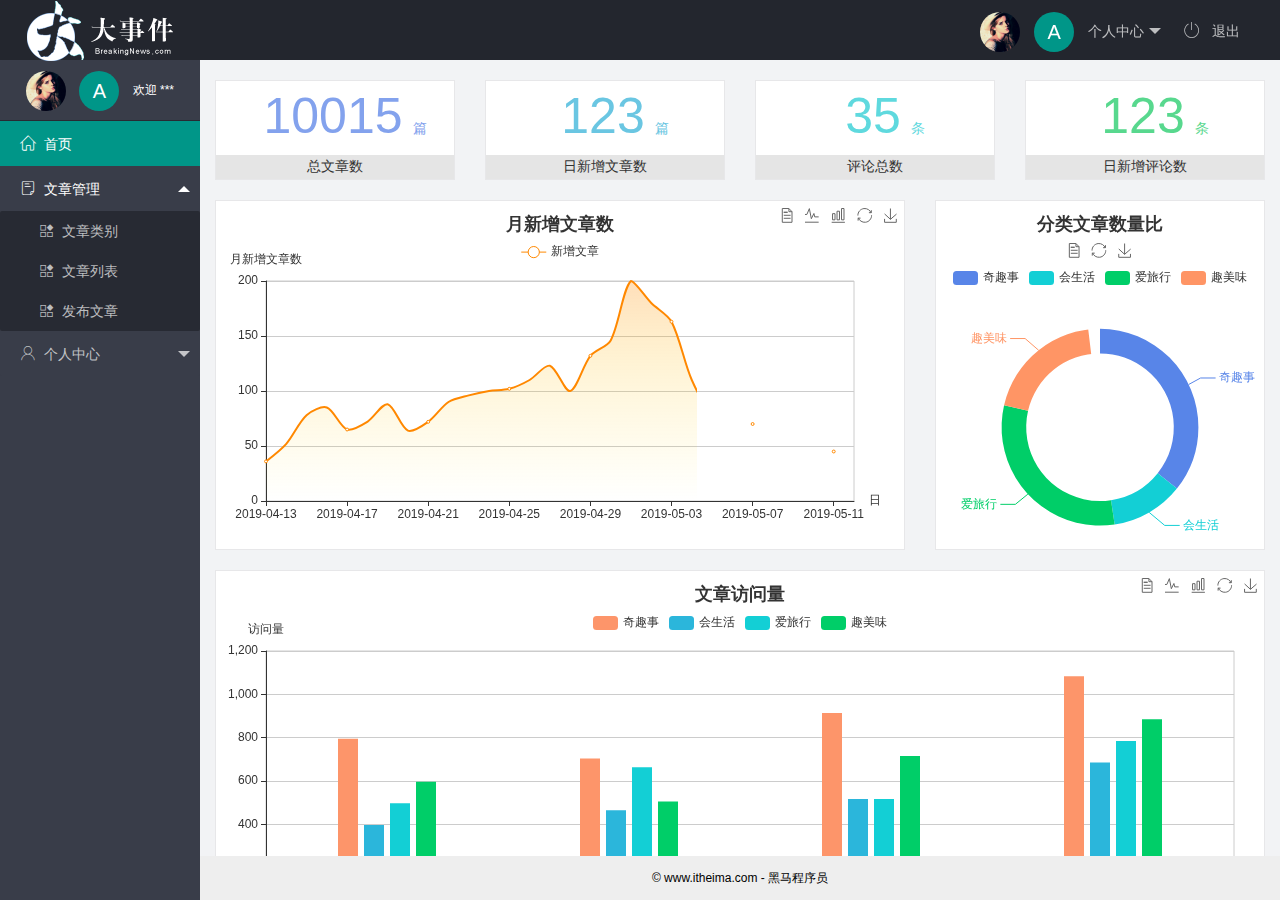
==== index.html @ 5b5f624c "主页功能完成" ====
<!DOCTYPE html>
<html lang="en">

<head>
    <meta charset="UTF-8">
    <meta name="viewport" content="width=device-width, initial-scale=1.0">
    <title>后台主页</title>
    <!-- 引入layui.css文件 -->
    <link rel="stylesheet" href="/assets/lib/layui/css/layui.css">
    <!-- 引入字体图标iconfont.css文件 -->
    <link rel="stylesheet" href="/assets/fonts/iconfont.css">
    <!-- 引入自己的index.css文件 -->
    <link rel="stylesheet" href="/assets/css/index.css">
</head>

<body class="layui-layout-body">
    <div class="layui-layout layui-layout-admin">
        <div class="layui-header">
            <div class="layui-logo">
                <img src="/assets/images/logo.png" alt="">
            </div>
            <!-- 头部区域（可配合layui已有的水平导航） -->
            <ul class="layui-nav layui-layout-right">
                <li class="layui-nav-item">
                    <!-- 顶部头像区域 -->
                    <a href="javascript:;" class="userinfo">
                        <img src="/assets/images/sample.jpg" class="layui-nav-img">
                        <span class="user-avatar">A</span>
                        个人中心
                    </a>
                    <dl class="layui-nav-child">
                        <dd><a href="">基本资料</a></dd>
                        <dd><a href="">更换头像</a></dd>
                        <dd><a href="">重置密码</a></dd>
                    </dl>
                </li>
                <li class="layui-nav-item">
                    <a href="javascript:;" id="btnLogout">
                        <span class="iconfont icon-tuichu"></span>
                        退出
                    </a>
                </li>
            </ul>
        </div>

        <div class="layui-side layui-bg-black">
            <div class="layui-side-scroll">
                <!-- 左侧头像区域 -->
                <div class="userinfo">
                    <img src="/assets/images/sample.jpg" class="layui-nav-img">
                    <span class="user-avatar">A</span>
                    <span id="welcome">欢迎 ***</span>
                </div>
                <!-- 左侧导航区域（可配合layui已有的垂直导航） -->
                <ul class="layui-nav layui-nav-tree" lay-shrink="all">
                    <li class="layui-nav-item layui-this"><a href="home/dashboard.html" target="fm"><span
                                class="iconfont icon-home"></span>首页</a>
                    </li>
                    <li class="layui-nav-item layui-nav-itemed">
                        <a class="" href="javascript:;"><span class="iconfont icon-16"></span>文章管理</a>
                        <dl class="layui-nav-child">
                            <dd><a href="javascript:;"><i class="layui-icon layui-icon-app"></i>文章类别</a></dd>
                            <dd><a href="javascript:;"><i class="layui-icon layui-icon-app"></i>文章列表</a></dd>
                            <dd><a href="javascript:;"><i class="layui-icon layui-icon-app"></i>发布文章</a></dd>
                        </dl>
                    </li>
                    <li class="layui-nav-item">
                        <a href="javascript:;"><span class="iconfont icon-user"></span>个人中心</a>
                        <dl class="layui-nav-child">
                            <dd><a href="javascript:;"><i class="layui-icon layui-icon-app"></i>基本资料</a></dd>
                            <dd><a href="javascript:;"><i class="layui-icon layui-icon-app"></i>更换头像</a></dd>
                            <dd><a href="javascript:;"><i class="layui-icon layui-icon-app"></i>重置密码</a></dd>
                        </dl>
                    </li>
                </ul>
            </div>
        </div>

        <div class="layui-body">
            <!-- 内容主体区域 -->
            <iframe name="fm" src="/home/dashboard.html" frameborder="0"></iframe>
        </div>

        <div class="layui-footer">
            <!-- 底部固定区域 -->
            © www.itheima.com - 黑马程序员
        </div>
    </div>
    <!-- 引入layui.all.js, 因为这个文件中没有使用window.onload, 所以要求全部写到最低端! -->
    <script src="/assets/lib/layui/layui.all.js"></script>
    <!-- 引入jQuery.js文件 -->
    <script src="/assets/lib/jquery.js"></script>
    <!-- 引入自己封装的baseAPI.js -->
    <script src="/assets/js/baseAPI.js"></script>
    <!-- 引入自己的js -->
    <script src="/assets/js/index.js"></script>
</body>

</html>
---- assets/lib/layui/css/layui.css ----
/** layui-v2.5.5 MIT License By https://www.layui.com */
 .layui-inline,img{display:inline-block;vertical-align:middle}h1,h2,h3,h4,h5,h6{font-weight:400}.layui-edge,.layui-header,.layui-inline,.layui-main{position:relative}.layui-body,.layui-edge,.layui-elip{overflow:hidden}.layui-btn,.layui-edge,.layui-inline,img{vertical-align:middle}.layui-btn,.layui-disabled,.layui-icon,.layui-unselect{-moz-user-select:none;-webkit-user-select:none;-ms-user-select:none}.layui-elip,.layui-form-checkbox span,.layui-form-pane .layui-form-label{text-overflow:ellipsis;white-space:nowrap}.layui-breadcrumb,.layui-tree-btnGroup{visibility:hidden}blockquote,body,button,dd,div,dl,dt,form,h1,h2,h3,h4,h5,h6,input,li,ol,p,pre,td,textarea,th,ul{margin:0;padding:0;-webkit-tap-highlight-color:rgba(0,0,0,0)}a:active,a:hover{outline:0}img{border:none}li{list-style:none}table{border-collapse:collapse;border-spacing:0}h4,h5,h6{font-size:100%}button,input,optgroup,option,select,textarea{font-family:inherit;font-size:inherit;font-style:inherit;font-weight:inherit;outline:0}pre{white-space:pre-wrap;white-space:-moz-pre-wrap;white-space:-pre-wrap;white-space:-o-pre-wrap;word-wrap:break-word}body{line-height:24px;font:14px Helvetica Neue,Helvetica,PingFang SC,Tahoma,Arial,sans-serif}hr{height:1px;margin:10px 0;border:0;clear:both}a{color:#333;text-decoration:none}a:hover{color:#777}a cite{font-style:normal;*cursor:pointer}.layui-border-box,.layui-border-box *{box-sizing:border-box}.layui-box,.layui-box *{box-sizing:content-box}.layui-clear{clear:both;*zoom:1}.layui-clear:after{content:'\20';clear:both;*zoom:1;display:block;height:0}.layui-inline{*display:inline;*zoom:1}.layui-edge{display:inline-block;width:0;height:0;border-width:6px;border-style:dashed;border-color:transparent}.layui-edge-top{top:-4px;border-bottom-color:#999;border-bottom-style:solid}.layui-edge-right{border-left-color:#999;border-left-style:solid}.layui-edge-bottom{top:2px;border-top-color:#999;border-top-style:solid}.layui-edge-left{border-right-color:#999;border-right-style:solid}.layui-disabled,.layui-disabled:hover{color:#d2d2d2!important;cursor:not-allowed!important}.layui-circle{border-radius:100%}.layui-show{display:block!important}.layui-hide{display:none!important}@font-face{font-family:layui-icon;src:url(../font/iconfont.eot?v=250);src:url(../font/iconfont.eot?v=250#iefix) format('embedded-opentype'),url(../font/iconfont.woff2?v=250) format('woff2'),url(../font/iconfont.woff?v=250) format('woff'),url(../font/iconfont.ttf?v=250) format('truetype'),url(../font/iconfont.svg?v=250#layui-icon) format('svg')}.layui-icon{font-family:layui-icon!important;font-size:16px;font-style:normal;-webkit-font-smoothing:antialiased;-moz-osx-font-smoothing:grayscale}.layui-icon-reply-fill:before{content:"\e611"}.layui-icon-set-fill:before{content:"\e614"}.layui-icon-menu-fill:before{content:"\e60f"}.layui-icon-search:before{content:"\e615"}.layui-icon-share:before{content:"\e641"}.layui-icon-set-sm:before{content:"\e620"}.layui-icon-engine:before{content:"\e628"}.layui-icon-close:before{content:"\1006"}.layui-icon-close-fill:before{content:"\1007"}.layui-icon-chart-screen:before{content:"\e629"}.layui-icon-star:before{content:"\e600"}.layui-icon-circle-dot:before{content:"\e617"}.layui-icon-chat:before{content:"\e606"}.layui-icon-release:before{content:"\e609"}.layui-icon-list:before{content:"\e60a"}.layui-icon-chart:before{content:"\e62c"}.layui-icon-ok-circle:before{content:"\1005"}.layui-icon-layim-theme:before{content:"\e61b"}.layui-icon-table:before{content:"\e62d"}.layui-icon-right:before{content:"\e602"}.layui-icon-left:before{content:"\e603"}.layui-icon-cart-simple:before{content:"\e698"}.layui-icon-face-cry:before{content:"\e69c"}.layui-icon-face-smile:before{content:"\e6af"}.layui-icon-survey:before{content:"\e6b2"}.layui-icon-tree:before{content:"\e62e"}.layui-icon-upload-circle:before{content:"\e62f"}.layui-icon-add-circle:before{content:"\e61f"}.layui-icon-download-circle:before{content:"\e601"}.layui-icon-templeate-1:before{content:"\e630"}.layui-icon-util:before{content:"\e631"}.layui-icon-face-surprised:before{content:"\e664"}.layui-icon-edit:before{content:"\e642"}.layui-icon-speaker:before{content:"\e645"}.layui-icon-down:before{content:"\e61a"}.layui-icon-file:before{content:"\e621"}.layui-icon-layouts:before{content:"\e632"}.layui-icon-rate-half:before{content:"\e6c9"}.layui-icon-add-circle-fine:before{content:"\e608"}.layui-icon-prev-circle:before{content:"\e633"}.layui-icon-read:before{content:"\e705"}.layui-icon-404:before{content:"\e61c"}.layui-icon-carousel:before{content:"\e634"}.layui-icon-help:before{content:"\e607"}.layui-icon-code-circle:before{content:"\e635"}.layui-icon-water:before{content:"\e636"}.layui-icon-username:before{content:"\e66f"}.layui-icon-find-fill:before{content:"\e670"}.layui-icon-about:before{content:"\e60b"}.layui-icon-location:before{content:"\e715"}.layui-icon-up:before{content:"\e619"}.layui-icon-pause:before{content:"\e651"}.layui-icon-date:before{content:"\e637"}.layui-icon-layim-uploadfile:before{content:"\e61d"}.layui-icon-delete:before{content:"\e640"}.layui-icon-play:before{content:"\e652"}.layui-icon-top:before{content:"\e604"}.layui-icon-friends:before{content:"\e612"}.layui-icon-refresh-3:before{content:"\e9aa"}.layui-icon-ok:before{content:"\e605"}.layui-icon-layer:before{content:"\e638"}.layui-icon-face-smile-fine:before{content:"\e60c"}.layui-icon-dollar:before{content:"\e659"}.layui-icon-group:before{content:"\e613"}.layui-icon-layim-download:before{content:"\e61e"}.layui-icon-picture-fine:before{content:"\e60d"}.layui-icon-link:before{content:"\e64c"}.layui-icon-diamond:before{content:"\e735"}.layui-icon-log:before{content:"\e60e"}.layui-icon-rate-solid:before{content:"\e67a"}.layui-icon-fonts-del:before{content:"\e64f"}.layui-icon-unlink:before{content:"\e64d"}.layui-icon-fonts-clear:before{content:"\e639"}.layui-icon-triangle-r:before{content:"\e623"}.layui-icon-circle:before{content:"\e63f"}.layui-icon-radio:before{content:"\e643"}.layui-icon-align-center:before{content:"\e647"}.layui-icon-align-right:before{content:"\e648"}.layui-icon-align-left:before{content:"\e649"}.layui-icon-loading-1:before{content:"\e63e"}.layui-icon-return:before{content:"\e65c"}.layui-icon-fonts-strong:before{content:"\e62b"}.layui-icon-upload:before{content:"\e67c"}.layui-icon-dialogue:before{content:"\e63a"}.layui-icon-video:before{content:"\e6ed"}.layui-icon-headset:before{content:"\e6fc"}.layui-icon-cellphone-fine:before{content:"\e63b"}.layui-icon-add-1:before{content:"\e654"}.layui-icon-face-smile-b:before{content:"\e650"}.layui-icon-fonts-html:before{content:"\e64b"}.layui-icon-form:before{content:"\e63c"}.layui-icon-cart:before{content:"\e657"}.layui-icon-camera-fill:before{content:"\e65d"}.layui-icon-tabs:before{content:"\e62a"}.layui-icon-fonts-code:before{content:"\e64e"}.layui-icon-fire:before{content:"\e756"}.layui-icon-set:before{content:"\e716"}.layui-icon-fonts-u:before{content:"\e646"}.layui-icon-triangle-d:before{content:"\e625"}.layui-icon-tips:before{content:"\e702"}.layui-icon-picture:before{content:"\e64a"}.layui-icon-more-vertical:before{content:"\e671"}.layui-icon-flag:before{content:"\e66c"}.layui-icon-loading:before{content:"\e63d"}.layui-icon-fonts-i:before{content:"\e644"}.layui-icon-refresh-1:before{content:"\e666"}.layui-icon-rmb:before{content:"\e65e"}.layui-icon-home:before{content:"\e68e"}.layui-icon-user:before{content:"\e770"}.layui-icon-notice:before{content:"\e667"}.layui-icon-login-weibo:before{content:"\e675"}.layui-icon-voice:before{content:"\e688"}.layui-icon-upload-drag:before{content:"\e681"}.layui-icon-login-qq:before{content:"\e676"}.layui-icon-snowflake:before{content:"\e6b1"}.layui-icon-file-b:before{content:"\e655"}.layui-icon-template:before{content:"\e663"}.layui-icon-auz:before{content:"\e672"}.layui-icon-console:before{content:"\e665"}.layui-icon-app:before{content:"\e653"}.layui-icon-prev:before{content:"\e65a"}.layui-icon-website:before{content:"\e7ae"}.layui-icon-next:before{content:"\e65b"}.layui-icon-component:before{content:"\e857"}.layui-icon-more:before{content:"\e65f"}.layui-icon-login-wechat:before{content:"\e677"}.layui-icon-shrink-right:before{content:"\e668"}.layui-icon-spread-left:before{content:"\e66b"}.layui-icon-camera:before{content:"\e660"}.layui-icon-note:before{content:"\e66e"}.layui-icon-refresh:before{content:"\e669"}.layui-icon-female:before{content:"\e661"}.layui-icon-male:before{content:"\e662"}.layui-icon-password:before{content:"\e673"}.layui-icon-senior:before{content:"\e674"}.layui-icon-theme:before{content:"\e66a"}.layui-icon-tread:before{content:"\e6c5"}.layui-icon-praise:before{content:"\e6c6"}.layui-icon-star-fill:before{content:"\e658"}.layui-icon-rate:before{content:"\e67b"}.layui-icon-template-1:before{content:"\e656"}.layui-icon-vercode:before{content:"\e679"}.layui-icon-cellphone:before{content:"\e678"}.layui-icon-screen-full:before{content:"\e622"}.layui-icon-screen-restore:before{content:"\e758"}.layui-icon-cols:before{content:"\e610"}.layui-icon-export:before{content:"\e67d"}.layui-icon-print:before{content:"\e66d"}.layui-icon-slider:before{content:"\e714"}.layui-icon-addition:before{content:"\e624"}.layui-icon-subtraction:before{content:"\e67e"}.layui-icon-service:before{content:"\e626"}.layui-icon-transfer:before{content:"\e691"}.layui-main{width:1140px;margin:0 auto}.layui-header{z-index:1000;height:60px}.layui-header a:hover{transition:all .5s;-webkit-transition:all .5s}.layui-side{position:fixed;left:0;top:0;bottom:0;z-index:999;width:200px;overflow-x:hidden}.layui-side-scroll{position:relative;width:220px;height:100%;overflow-x:hidden}.layui-body{position:absolute;left:200px;right:0;top:0;bottom:0;z-index:998;width:auto;overflow-y:auto;box-sizing:border-box}.layui-layout-body{overflow:hidden}.layui-layout-admin .layui-header{background-color:#23262E}.layui-layout-admin .layui-side{top:60px;width:200px;overflow-x:hidden}.layui-layout-admin .layui-body{position:fixed;top:60px;bottom:44px}.layui-layout-admin .layui-main{width:auto;margin:0 15px}.layui-layout-admin .layui-footer{position:fixed;left:200px;right:0;bottom:0;height:44px;line-height:44px;padding:0 15px;background-color:#eee}.layui-layout-admin .layui-logo{position:absolute;left:0;top:0;width:200px;height:100%;line-height:60px;text-align:center;color:#009688;font-size:16px}.layui-layout-admin .layui-header .layui-nav{background:0 0}.layui-layout-left{position:absolute!important;left:200px;top:0}.layui-layout-right{position:absolute!important;right:0;top:0}.layui-container{position:relative;margin:0 auto;padding:0 15px;box-sizing:border-box}.layui-fluid{position:relative;margin:0 auto;padding:0 15px}.layui-row:after,.layui-row:before{content:'';display:block;clear:both}.layui-col-lg1,.layui-col-lg10,.layui-col-lg11,.layui-col-lg12,.layui-col-lg2,.layui-col-lg3,.layui-col-lg4,.layui-col-lg5,.layui-col-lg6,.layui-col-lg7,.layui-col-lg8,.layui-col-lg9,.layui-col-md1,.layui-col-md10,.layui-col-md11,.layui-col-md12,.layui-col-md2,.layui-col-md3,.layui-col-md4,.layui-col-md5,.layui-col-md6,.layui-col-md7,.layui-col-md8,.layui-col-md9,.layui-col-sm1,.layui-col-sm10,.layui-col-sm11,.layui-col-sm12,.layui-col-sm2,.layui-col-sm3,.layui-col-sm4,.layui-col-sm5,.layui-col-sm6,.layui-col-sm7,.layui-col-sm8,.layui-col-sm9,.layui-col-xs1,.layui-col-xs10,.layui-col-xs11,.layui-col-xs12,.layui-col-xs2,.layui-col-xs3,.layui-col-xs4,.layui-col-xs5,.layui-col-xs6,.layui-col-xs7,.layui-col-xs8,.layui-col-xs9{position:relative;display:block;box-sizing:border-box}.layui-col-xs1,.layui-col-xs10,.layui-col-xs11,.layui-col-xs12,.layui-col-xs2,.layui-col-xs3,.layui-col-xs4,.layui-col-xs5,.layui-col-xs6,.layui-col-xs7,.layui-col-xs8,.layui-col-xs9{float:left}.layui-col-xs1{width:8.33333333%}.layui-col-xs2{width:16.66666667%}.layui-col-xs3{width:25%}.layui-col-xs4{width:33.33333333%}.layui-col-xs5{width:41.66666667%}.layui-col-xs6{width:50%}.layui-col-xs7{width:58.33333333%}.layui-col-xs8{width:66.66666667%}.layui-col-xs9{width:75%}.layui-col-xs10{width:83.33333333%}.layui-col-xs11{width:91.66666667%}.layui-col-xs12{width:100%}.layui-col-xs-offset1{margin-left:8.33333333%}.layui-col-xs-offset2{margin-left:16.66666667%}.layui-col-xs-offset3{margin-left:25%}.layui-col-xs-offset4{margin-left:33.33333333%}.layui-col-xs-offset5{margin-left:41.66666667%}.layui-col-xs-offset6{margin-left:50%}.layui-col-xs-offset7{margin-left:58.33333333%}.layui-col-xs-offset8{margin-left:66.66666667%}.layui-col-xs-offset9{margin-left:75%}.layui-col-xs-offset10{margin-left:83.33333333%}.layui-col-xs-offset11{margin-left:91.66666667%}.layui-col-xs-offset12{margin-left:100%}@media screen and (max-width:768px){.layui-hide-xs{display:none!important}.layui-show-xs-block{display:block!important}.layui-show-xs-inline{display:inline!important}.layui-show-xs-inline-block{display:inline-block!important}}@media screen and (min-width:768px){.layui-container{width:750px}.layui-hide-sm{display:none!important}.layui-show-sm-block{display:block!important}.layui-show-sm-inline{display:inline!important}.layui-show-sm-inline-block{display:inline-block!important}.layui-col-sm1,.layui-col-sm10,.layui-col-sm11,.layui-col-sm12,.layui-col-sm2,.layui-col-sm3,.layui-col-sm4,.layui-col-sm5,.layui-col-sm6,.layui-col-sm7,.layui-col-sm8,.layui-col-sm9{float:left}.layui-col-sm1{width:8.33333333%}.layui-col-sm2{width:16.66666667%}.layui-col-sm3{width:25%}.layui-col-sm4{width:33.33333333%}.layui-col-sm5{width:41.66666667%}.layui-col-sm6{width:50%}.layui-col-sm7{width:58.33333333%}.layui-col-sm8{width:66.66666667%}.layui-col-sm9{width:75%}.layui-col-sm10{width:83.33333333%}.layui-col-sm11{width:91.66666667%}.layui-col-sm12{width:100%}.layui-col-sm-offset1{margin-left:8.33333333%}.layui-col-sm-offset2{margin-left:16.66666667%}.layui-col-sm-offset3{margin-left:25%}.layui-col-sm-offset4{margin-left:33.33333333%}.layui-col-sm-offset5{margin-left:41.66666667%}.layui-col-sm-offset6{margin-left:50%}.layui-col-sm-offset7{margin-left:58.33333333%}.layui-col-sm-offset8{margin-left:66.66666667%}.layui-col-sm-offset9{margin-left:75%}.layui-col-sm-offset10{margin-left:83.33333333%}.layui-col-sm-offset11{margin-left:91.66666667%}.layui-col-sm-offset12{margin-left:100%}}@media screen and (min-width:992px){.layui-container{width:970px}.layui-hide-md{display:none!important}.layui-show-md-block{display:block!important}.layui-show-md-inline{display:inline!important}.layui-show-md-inline-block{display:inline-block!important}.layui-col-md1,.layui-col-md10,.layui-col-md11,.layui-col-md12,.layui-col-md2,.layui-col-md3,.layui-col-md4,.layui-col-md5,.layui-col-md6,.layui-col-md7,.layui-col-md8,.layui-col-md9{float:left}.layui-col-md1{width:8.33333333%}.layui-col-md2{width:16.66666667%}.layui-col-md3{width:25%}.layui-col-md4{width:33.33333333%}.layui-col-md5{width:41.66666667%}.layui-col-md6{width:50%}.layui-col-md7{width:58.33333333%}.layui-col-md8{width:66.66666667%}.layui-col-md9{width:75%}.layui-col-md10{width:83.33333333%}.layui-col-md11{width:91.66666667%}.layui-col-md12{width:100%}.layui-col-md-offset1{margin-left:8.33333333%}.layui-col-md-offset2{margin-left:16.66666667%}.layui-col-md-offset3{margin-left:25%}.layui-col-md-offset4{margin-left:33.33333333%}.layui-col-md-offset5{margin-left:41.66666667%}.layui-col-md-offset6{margin-left:50%}.layui-col-md-offset7{margin-left:58.33333333%}.layui-col-md-offset8{margin-left:66.66666667%}.layui-col-md-offset9{margin-left:75%}.layui-col-md-offset10{margin-left:83.33333333%}.layui-col-md-offset11{margin-left:91.66666667%}.layui-col-md-offset12{margin-left:100%}}@media screen and (min-width:1200px){.layui-container{width:1170px}.layui-hide-lg{display:none!important}.layui-show-lg-block{display:block!important}.layui-show-lg-inline{display:inline!important}.layui-show-lg-inline-block{display:inline-block!important}.layui-col-lg1,.layui-col-lg10,.layui-col-lg11,.layui-col-lg12,.layui-col-lg2,.layui-col-lg3,.layui-col-lg4,.layui-col-lg5,.layui-col-lg6,.layui-col-lg7,.layui-col-lg8,.layui-col-lg9{float:left}.layui-col-lg1{width:8.33333333%}.layui-col-lg2{width:16.66666667%}.layui-col-lg3{width:25%}.layui-col-lg4{width:33.33333333%}.layui-col-lg5{width:41.66666667%}.layui-col-lg6{width:50%}.layui-col-lg7{width:58.33333333%}.layui-col-lg8{width:66.66666667%}.layui-col-lg9{width:75%}.layui-col-lg10{width:83.33333333%}.layui-col-lg11{width:91.66666667%}.layui-col-lg12{width:100%}.layui-col-lg-offset1{margin-left:8.33333333%}.layui-col-lg-offset2{margin-left:16.66666667%}.layui-col-lg-offset3{margin-left:25%}.layui-col-lg-offset4{margin-left:33.33333333%}.layui-col-lg-offset5{margin-left:41.66666667%}.layui-col-lg-offset6{margin-left:50%}.layui-col-lg-offset7{margin-left:58.33333333%}.layui-col-lg-offset8{margin-left:66.66666667%}.layui-col-lg-offset9{margin-left:75%}.layui-col-lg-offset10{margin-left:83.33333333%}.layui-col-lg-offset11{margin-left:91.66666667%}.layui-col-lg-offset12{margin-left:100%}}.layui-col-space1{margin:-.5px}.layui-col-space1>*{padding:.5px}.layui-col-space3{margin:-1.5px}.layui-col-space3>*{padding:1.5px}.layui-col-space5{margin:-2.5px}.layui-col-space5>*{padding:2.5px}.layui-col-space8{margin:-3.5px}.layui-col-space8>*{padding:3.5px}.layui-col-space10{margin:-5px}.layui-col-space10>*{padding:5px}.layui-col-space12{margin:-6px}.layui-col-space12>*{padding:6px}.layui-col-space15{margin:-7.5px}.layui-col-space15>*{padding:7.5px}.layui-col-space18{margin:-9px}.layui-col-space18>*{padding:9px}.layui-col-space20{margin:-10px}.layui-col-space20>*{padding:10px}.layui-col-space22{margin:-11px}.layui-col-space22>*{padding:11px}.layui-col-space25{margin:-12.5px}.layui-col-space25>*{padding:12.5px}.layui-col-space30{margin:-15px}.layui-col-space30>*{padding:15px}.layui-btn,.layui-input,.layui-select,.layui-textarea,.layui-upload-button{outline:0;-webkit-appearance:none;transition:all .3s;-webkit-transition:all .3s;box-sizing:border-box}.layui-elem-quote{margin-bottom:10px;padding:15px;line-height:22px;border-left:5px solid #009688;border-radius:0 2px 2px 0;background-color:#f2f2f2}.layui-quote-nm{border-style:solid;border-width:1px 1px 1px 5px;background:0 0}.layui-elem-field{margin-bottom:10px;padding:0;border-width:1px;border-style:solid}.layui-elem-field legend{margin-left:20px;padding:0 10px;font-size:20px;font-weight:300}.layui-field-title{margin:10px 0 20px;border-width:1px 0 0}.layui-field-box{padding:10px 15px}.layui-field-title .layui-field-box{padding:10px 0}.layui-progress{position:relative;height:6px;border-radius:20px;background-color:#e2e2e2}.layui-progress-bar{position:absolute;left:0;top:0;width:0;max-width:100%;height:6px;border-radius:20px;text-align:right;background-color:#5FB878;transition:all .3s;-webkit-transition:all .3s}.layui-progress-big,.layui-progress-big .layui-progress-bar{height:18px;line-height:18px}.layui-progress-text{position:relative;top:-20px;line-height:18px;font-size:12px;color:#666}.layui-progress-big .layui-progress-text{position:static;padding:0 10px;color:#fff}.layui-collapse{border-width:1px;border-style:solid;border-radius:2px}.layui-colla-content,.layui-colla-item{border-top-width:1px;border-top-style:solid}.layui-colla-item:first-child{border-top:none}.layui-colla-title{position:relative;height:42px;line-height:42px;padding:0 15px 0 35px;color:#333;background-color:#f2f2f2;cursor:pointer;font-size:14px;overflow:hidden}.layui-colla-content{display:none;padding:10px 15px;line-height:22px;color:#666}.layui-colla-icon{position:absolute;left:15px;top:0;font-size:14px}.layui-card{margin-bottom:15px;border-radius:2px;background-color:#fff;box-shadow:0 1px 2px 0 rgba(0,0,0,.05)}.layui-card:last-child{margin-bottom:0}.layui-card-header{position:relative;height:42px;line-height:42px;padding:0 15px;border-bottom:1px solid #f6f6f6;color:#333;border-radius:2px 2px 0 0;font-size:14px}.layui-bg-black,.layui-bg-blue,.layui-bg-cyan,.layui-bg-green,.layui-bg-orange,.layui-bg-red{color:#fff!important}.layui-card-body{position:relative;padding:10px 15px;line-height:24px}.layui-card-body[pad15]{padding:15px}.layui-card-body[pad20]{padding:20px}.layui-card-body .layui-table{margin:5px 0}.layui-card .layui-tab{margin:0}.layui-panel-window{position:relative;padding:15px;border-radius:0;border-top:5px solid #E6E6E6;background-color:#fff}.layui-auxiliar-moving{position:fixed;left:0;right:0;top:0;bottom:0;width:100%;height:100%;background:0 0;z-index:9999999999}.layui-form-label,.layui-form-mid,.layui-form-select,.layui-input-block,.layui-input-inline,.layui-textarea{position:relative}.layui-bg-red{background-color:#FF5722!important}.layui-bg-orange{background-color:#FFB800!important}.layui-bg-green{background-color:#009688!important}.layui-bg-cyan{background-color:#2F4056!important}.layui-bg-blue{background-color:#1E9FFF!important}.layui-bg-black{background-color:#393D49!important}.layui-bg-gray{background-color:#eee!important;color:#666!important}.layui-badge-rim,.layui-colla-content,.layui-colla-item,.layui-collapse,.layui-elem-field,.layui-form-pane .layui-form-item[pane],.layui-form-pane .layui-form-label,.layui-input,.layui-layedit,.layui-layedit-tool,.layui-quote-nm,.layui-select,.layui-tab-bar,.layui-tab-card,.layui-tab-title,.layui-tab-title .layui-this:after,.layui-textarea{border-color:#e6e6e6}.layui-timeline-item:before,hr{background-color:#e6e6e6}.layui-text{line-height:22px;font-size:14px;color:#666}.layui-text h1,.layui-text h2,.layui-text h3{font-weight:500;color:#333}.layui-text h1{font-size:30px}.layui-text h2{font-size:24px}.layui-text h3{font-size:18px}.layui-text a:not(.layui-btn){color:#01AAED}.layui-text a:not(.layui-btn):hover{text-decoration:underline}.layui-text ul{padding:5px 0 5px 15px}.layui-text ul li{margin-top:5px;list-style-type:disc}.layui-text em,.layui-word-aux{color:#999!important;padding:0 5px!important}.layui-btn{display:inline-block;height:38px;line-height:38px;padding:0 18px;background-color:#009688;color:#fff;white-space:nowrap;text-align:center;font-size:14px;border:none;border-radius:2px;cursor:pointer}.layui-btn:hover{opacity:.8;filter:alpha(opacity=80);color:#fff}.layui-btn:active{opacity:1;filter:alpha(opacity=100)}.layui-btn+.layui-btn{margin-left:10px}.layui-btn-container{font-size:0}.layui-btn-container .layui-btn{margin-right:10px;margin-bottom:10px}.layui-btn-container .layui-btn+.layui-btn{margin-left:0}.layui-table .layui-btn-container .layui-btn{margin-bottom:9px}.layui-btn-radius{border-radius:100px}.layui-btn .layui-icon{margin-right:3px;font-size:18px;vertical-align:bottom;vertical-align:middle\9}.layui-btn-primary{border:1px solid #C9C9C9;background-color:#fff;color:#555}.layui-btn-primary:hover{border-color:#009688;color:#333}.layui-btn-normal{background-color:#1E9FFF}.layui-btn-warm{background-color:#FFB800}.layui-btn-danger{background-color:#FF5722}.layui-btn-checked{background-color:#5FB878}.layui-btn-disabled,.layui-btn-disabled:active,.layui-btn-disabled:hover{border:1px solid #e6e6e6;background-color:#FBFBFB;color:#C9C9C9;cursor:not-allowed;opacity:1}.layui-btn-lg{height:44px;line-height:44px;padding:0 25px;font-size:16px}.layui-btn-sm{height:30px;line-height:30px;padding:0 10px;font-size:12px}.layui-btn-sm i{font-size:16px!important}.layui-btn-xs{height:22px;line-height:22px;padding:0 5px;font-size:12px}.layui-btn-xs i{font-size:14px!important}.layui-btn-group{display:inline-block;vertical-align:middle;font-size:0}.layui-btn-group .layui-btn{margin-left:0!important;margin-right:0!important;border-left:1px solid rgba(255,255,255,.5);border-radius:0}.layui-btn-group .layui-btn-primary{border-left:none}.layui-btn-group .layui-btn-primary:hover{border-color:#C9C9C9;color:#009688}.layui-btn-group .layui-btn:first-child{border-left:none;border-radius:2px 0 0 2px}.layui-btn-group .layui-btn-primary:first-child{border-left:1px solid #c9c9c9}.layui-btn-group .layui-btn:last-child{border-radius:0 2px 2px 0}.layui-btn-group .layui-btn+.layui-btn{margin-left:0}.layui-btn-group+.layui-btn-group{margin-left:10px}.layui-btn-fluid{width:100%}.layui-input,.layui-select,.layui-textarea{height:38px;line-height:1.3;line-height:38px\9;border-width:1px;border-style:solid;background-color:#fff;border-radius:2px}.layui-input::-webkit-input-placeholder,.layui-select::-webkit-input-placeholder,.layui-textarea::-webkit-input-placeholder{line-height:1.3}.layui-input,.layui-textarea{display:block;width:100%;padding-left:10px}.layui-input:hover,.layui-textarea:hover{border-color:#D2D2D2!important}.layui-input:focus,.layui-textarea:focus{border-color:#C9C9C9!important}.layui-textarea{min-height:100px;height:auto;line-height:20px;padding:6px 10px;resize:vertical}.layui-select{padding:0 10px}.layui-form input[type=checkbox],.layui-form input[type=radio],.layui-form select{display:none}.layui-form [lay-ignore]{display:initial}.layui-form-item{margin-bottom:15px;clear:both;*zoom:1}.layui-form-item:after{content:'\20';clear:both;*zoom:1;display:block;height:0}.layui-form-label{float:left;display:block;padding:9px 15px;width:80px;font-weight:400;line-height:20px;text-align:right}.layui-form-label-col{display:block;float:none;padding:9px 0;line-height:20px;text-align:left}.layui-form-item .layui-inline{margin-bottom:5px;margin-right:10px}.layui-input-block{margin-left:110px;min-height:36px}.layui-input-inline{display:inline-block;vertical-align:middle}.layui-form-item .layui-input-inline{float:left;width:190px;margin-right:10px}.layui-form-text .layui-input-inline{width:auto}.layui-form-mid{float:left;display:block;padding:9px 0!important;line-height:20px;margin-right:10px}.layui-form-danger+.layui-form-select .layui-input,.layui-form-danger:focus{border-color:#FF5722!important}.layui-form-select .layui-input{padding-right:30px;cursor:pointer}.layui-form-select .layui-edge{position:absolute;right:10px;top:50%;margin-top:-3px;cursor:pointer;border-width:6px;border-top-color:#c2c2c2;border-top-style:solid;transition:all .3s;-webkit-transition:all .3s}.layui-form-select dl{display:none;position:absolute;left:0;top:42px;padding:5px 0;z-index:899;min-width:100%;border:1px solid #d2d2d2;max-height:300px;overflow-y:auto;background-color:#fff;border-radius:2px;box-shadow:0 2px 4px rgba(0,0,0,.12);box-sizing:border-box}.layui-form-select dl dd,.layui-form-select dl dt{padding:0 10px;line-height:36px;white-space:nowrap;overflow:hidden;text-overflow:ellipsis}.layui-form-select dl dt{font-size:12px;color:#999}.layui-form-select dl dd{cursor:pointer}.layui-form-select dl dd:hover{background-color:#f2f2f2;-webkit-transition:.5s all;transition:.5s all}.layui-form-select .layui-select-group dd{padding-left:20px}.layui-form-select dl dd.layui-select-tips{padding-left:10px!important;color:#999}.layui-form-select dl dd.layui-this{background-color:#5FB878;color:#fff}.layui-form-checkbox,.layui-form-select dl dd.layui-disabled{background-color:#fff}.layui-form-selected dl{display:block}.layui-form-checkbox,.layui-form-checkbox *,.layui-form-switch{display:inline-block;vertical-align:middle}.layui-form-selected .layui-edge{margin-top:-9px;-webkit-transform:rotate(180deg);transform:rotate(180deg);margin-top:-3px\9}:root .layui-form-selected .layui-edge{margin-top:-9px\0/IE9}.layui-form-selectup dl{top:auto;bottom:42px}.layui-select-none{margin:5px 0;text-align:center;color:#999}.layui-select-disabled .layui-disabled{border-color:#eee!important}.layui-select-disabled .layui-edge{border-top-color:#d2d2d2}.layui-form-checkbox{position:relative;height:30px;line-height:30px;margin-right:10px;padding-right:30px;cursor:pointer;font-size:0;-webkit-transition:.1s linear;transition:.1s linear;box-sizing:border-box}.layui-form-checkbox span{padding:0 10px;height:100%;font-size:14px;border-radius:2px 0 0 2px;background-color:#d2d2d2;color:#fff;overflow:hidden}.layui-form-checkbox:hover span{background-color:#c2c2c2}.layui-form-checkbox i{position:absolute;right:0;top:0;width:30px;height:28px;border:1px solid #d2d2d2;border-left:none;border-radius:0 2px 2px 0;color:#fff;font-size:20px;text-align:center}.layui-form-checkbox:hover i{border-color:#c2c2c2;color:#c2c2c2}.layui-form-checked,.layui-form-checked:hover{border-color:#5FB878}.layui-form-checked span,.layui-form-checked:hover span{background-color:#5FB878}.layui-form-checked i,.layui-form-checked:hover i{color:#5FB878}.layui-form-item .layui-form-checkbox{margin-top:4px}.layui-form-checkbox[lay-skin=primary]{height:auto!important;line-height:normal!important;min-width:18px;min-height:18px;border:none!important;margin-right:0;padding-left:28px;padding-right:0;background:0 0}.layui-form-checkbox[lay-skin=primary] span{padding-left:0;padding-right:15px;line-height:18px;background:0 0;color:#666}.layui-form-checkbox[lay-skin=primary] i{right:auto;left:0;width:16px;height:16px;line-height:16px;border:1px solid #d2d2d2;font-size:12px;border-radius:2px;background-color:#fff;-webkit-transition:.1s linear;transition:.1s linear}.layui-form-checkbox[lay-skin=primary]:hover i{border-color:#5FB878;color:#fff}.layui-form-checked[lay-skin=primary] i{border-color:#5FB878!important;background-color:#5FB878;color:#fff}.layui-checkbox-disbaled[lay-skin=primary] span{background:0 0!important;color:#c2c2c2}.layui-checkbox-disbaled[lay-skin=primary]:hover i{border-color:#d2d2d2}.layui-form-item .layui-form-checkbox[lay-skin=primary]{margin-top:10px}.layui-form-switch{position:relative;height:22px;line-height:22px;min-width:35px;padding:0 5px;margin-top:8px;border:1px solid #d2d2d2;border-radius:20px;cursor:pointer;background-color:#fff;-webkit-transition:.1s linear;transition:.1s linear}.layui-form-switch i{position:absolute;left:5px;top:3px;width:16px;height:16px;border-radius:20px;background-color:#d2d2d2;-webkit-transition:.1s linear;transition:.1s linear}.layui-form-switch em{position:relative;top:0;width:25px;margin-left:21px;padding:0!important;text-align:center!important;color:#999!important;font-style:normal!important;font-size:12px}.layui-form-onswitch{border-color:#5FB878;background-color:#5FB878}.layui-checkbox-disbaled,.layui-checkbox-disbaled i{border-color:#e2e2e2!important}.layui-form-onswitch i{left:100%;margin-left:-21px;background-color:#fff}.layui-form-onswitch em{margin-left:5px;margin-right:21px;color:#fff!important}.layui-checkbox-disbaled span{background-color:#e2e2e2!important}.layui-checkbox-disbaled:hover i{color:#fff!important}[lay-radio]{display:none}.layui-form-radio,.layui-form-radio *{display:inline-block;vertical-align:middle}.layui-form-radio{line-height:28px;margin:6px 10px 0 0;padding-right:10px;cursor:pointer;font-size:0}.layui-form-radio *{font-size:14px}.layui-form-radio>i{margin-right:8px;font-size:22px;color:#c2c2c2}.layui-form-radio>i:hover,.layui-form-radioed>i{color:#5FB878}.layui-radio-disbaled>i{color:#e2e2e2!important}.layui-form-pane .layui-form-label{width:110px;padding:8px 15px;height:38px;line-height:20px;border-width:1px;border-style:solid;border-radius:2px 0 0 2px;text-align:center;background-color:#FBFBFB;overflow:hidden;box-sizing:border-box}.layui-form-pane .layui-input-inline{margin-left:-1px}.layui-form-pane .layui-input-block{margin-left:110px;left:-1px}.layui-form-pane .layui-input{border-radius:0 2px 2px 0}.layui-form-pane .layui-form-text .layui-form-label{float:none;width:100%;border-radius:2px;box-sizing:border-box;text-align:left}.layui-form-pane .layui-form-text .layui-input-inline{display:block;margin:0;top:-1px;clear:both}.layui-form-pane .layui-form-text .layui-input-block{margin:0;left:0;top:-1px}.layui-form-pane .layui-form-text .layui-textarea{min-height:100px;border-radius:0 0 2px 2px}.layui-form-pane .layui-form-checkbox{margin:4px 0 4px 10px}.layui-form-pane .layui-form-radio,.layui-form-pane .layui-form-switch{margin-top:6px;margin-left:10px}.layui-form-pane .layui-form-item[pane]{position:relative;border-width:1px;border-style:solid}.layui-form-pane .layui-form-item[pane] .layui-form-label{position:absolute;left:0;top:0;height:100%;border-width:0 1px 0 0}.layui-form-pane .layui-form-item[pane] .layui-input-inline{margin-left:110px}@media screen and (max-width:450px){.layui-form-item .layui-form-label{text-overflow:ellipsis;overflow:hidden;white-space:nowrap}.layui-form-item .layui-inline{display:block;margin-right:0;margin-bottom:20px;clear:both}.layui-form-item .layui-inline:after{content:'\20';clear:both;display:block;height:0}.layui-form-item .layui-input-inline{display:block;float:none;left:-3px;width:auto;margin:0 0 10px 112px}.layui-form-item .layui-input-inline+.layui-form-mid{margin-left:110px;top:-5px;padding:0}.layui-form-item .layui-form-checkbox{margin-right:5px;margin-bottom:5px}}.layui-layedit{border-width:1px;border-style:solid;border-radius:2px}.layui-layedit-tool{padding:3px 5px;border-bottom-width:1px;border-bottom-style:solid;font-size:0}.layedit-tool-fixed{position:fixed;top:0;border-top:1px solid #e2e2e2}.layui-layedit-tool .layedit-tool-mid,.layui-layedit-tool .layui-icon{display:inline-block;vertical-align:middle;text-align:center;font-size:14px}.layui-layedit-tool .layui-icon{position:relative;width:32px;height:30px;line-height:30px;margin:3px 5px;color:#777;cursor:pointer;border-radius:2px}.layui-layedit-tool .layui-icon:hover{color:#393D49}.layui-layedit-tool .layui-icon:active{color:#000}.layui-layedit-tool .layedit-tool-active{background-color:#e2e2e2;color:#000}.layui-layedit-tool .layui-disabled,.layui-layedit-tool .layui-disabled:hover{color:#d2d2d2;cursor:not-allowed}.layui-layedit-tool .layedit-tool-mid{width:1px;height:18px;margin:0 10px;background-color:#d2d2d2}.layedit-tool-html{width:50px!important;font-size:30px!important}.layedit-tool-b,.layedit-tool-code,.layedit-tool-help{font-size:16px!important}.layedit-tool-d,.layedit-tool-face,.layedit-tool-image,.layedit-tool-unlink{font-size:18px!important}.layedit-tool-image input{position:absolute;font-size:0;left:0;top:0;width:100%;height:100%;opacity:.01;filter:Alpha(opacity=1);cursor:pointer}.layui-layedit-iframe iframe{display:block;width:100%}#LAY_layedit_code{overflow:hidden}.layui-laypage{display:inline-block;*display:inline;*zoom:1;vertical-align:middle;margin:10px 0;font-size:0}.layui-laypage>a:first-child,.layui-laypage>a:first-child em{border-radius:2px 0 0 2px}.layui-laypage>a:last-child,.layui-laypage>a:last-child em{border-radius:0 2px 2px 0}.layui-laypage>:first-child{margin-left:0!important}.layui-laypage>:last-child{margin-right:0!important}.layui-laypage a,.layui-laypage button,.layui-laypage input,.layui-laypage select,.layui-laypage span{border:1px solid #e2e2e2}.layui-laypage a,.layui-laypage span{display:inline-block;*display:inline;*zoom:1;vertical-align:middle;padding:0 15px;height:28px;line-height:28px;margin:0 -1px 5px 0;background-color:#fff;color:#333;font-size:12px}.layui-flow-more a *,.layui-laypage input,.layui-table-view select[lay-ignore]{display:inline-block}.layui-laypage a:hover{color:#009688}.layui-laypage em{font-style:normal}.layui-laypage .layui-laypage-spr{color:#999;font-weight:700}.layui-laypage a{text-decoration:none}.layui-laypage .layui-laypage-curr{position:relative}.layui-laypage .layui-laypage-curr em{position:relative;color:#fff}.layui-laypage .layui-laypage-curr .layui-laypage-em{position:absolute;left:-1px;top:-1px;padding:1px;width:100%;height:100%;background-color:#009688}.layui-laypage-em{border-radius:2px}.layui-laypage-next em,.layui-laypage-prev em{font-family:Sim sun;font-size:16px}.layui-laypage .layui-laypage-count,.layui-laypage .layui-laypage-limits,.layui-laypage .layui-laypage-refresh,.layui-laypage .layui-laypage-skip{margin-left:10px;margin-right:10px;padding:0;border:none}.layui-laypage .layui-laypage-limits,.layui-laypage .layui-laypage-refresh{vertical-align:top}.layui-laypage .layui-laypage-refresh i{font-size:18px;cursor:pointer}.layui-laypage select{height:22px;padding:3px;border-radius:2px;cursor:pointer}.layui-laypage .layui-laypage-skip{height:30px;line-height:30px;color:#999}.layui-laypage button,.layui-laypage input{height:30px;line-height:30px;border-radius:2px;vertical-align:top;background-color:#fff;box-sizing:border-box}.layui-laypage input{width:40px;margin:0 10px;padding:0 3px;text-align:center}.layui-laypage input:focus,.layui-laypage select:focus{border-color:#009688!important}.layui-laypage button{margin-left:10px;padding:0 10px;cursor:pointer}.layui-table,.layui-table-view{margin:10px 0}.layui-flow-more{margin:10px 0;text-align:center;color:#999;font-size:14px}.layui-flow-more a{height:32px;line-height:32px}.layui-flow-more a *{vertical-align:top}.layui-flow-more a cite{padding:0 20px;border-radius:3px;background-color:#eee;color:#333;font-style:normal}.layui-flow-more a cite:hover{opacity:.8}.layui-flow-more a i{font-size:30px;color:#737383}.layui-table{width:100%;background-color:#fff;color:#666}.layui-table tr{transition:all .3s;-webkit-transition:all .3s}.layui-table th{text-align:left;font-weight:400}.layui-table tbody tr:hover,.layui-table thead tr,.layui-table-click,.layui-table-header,.layui-table-hover,.layui-table-mend,.layui-table-patch,.layui-table-tool,.layui-table-total,.layui-table-total tr,.layui-table[lay-even] tr:nth-child(even){background-color:#f2f2f2}.layui-table td,.layui-table th,.layui-table-col-set,.layui-table-fixed-r,.layui-table-grid-down,.layui-table-header,.layui-table-page,.layui-table-tips-main,.layui-table-tool,.layui-table-total,.layui-table-view,.layui-table[lay-skin=line],.layui-table[lay-skin=row]{border-width:1px;border-style:solid;border-color:#e6e6e6}.layui-table td,.layui-table th{position:relative;padding:9px 15px;min-height:20px;line-height:20px;font-size:14px}.layui-table[lay-skin=line] td,.layui-table[lay-skin=line] th{border-width:0 0 1px}.layui-table[lay-skin=row] td,.layui-table[lay-skin=row] th{border-width:0 1px 0 0}.layui-table[lay-skin=nob] td,.layui-table[lay-skin=nob] th{border:none}.layui-table img{max-width:100px}.layui-table[lay-size=lg] td,.layui-table[lay-size=lg] th{padding:15px 30px}.layui-table-view .layui-table[lay-size=lg] .layui-table-cell{height:40px;line-height:40px}.layui-table[lay-size=sm] td,.layui-table[lay-size=sm] th{font-size:12px;padding:5px 10px}.layui-table-view .layui-table[lay-size=sm] .layui-table-cell{height:20px;line-height:20px}.layui-table[lay-data]{display:none}.layui-table-box{position:relative;overflow:hidden}.layui-table-view .layui-table{position:relative;width:auto;margin:0}.layui-table-view .layui-table[lay-skin=line]{border-width:0 1px 0 0}.layui-table-view .layui-table[lay-skin=row]{border-width:0 0 1px}.layui-table-view .layui-table td,.layui-table-view .layui-table th{padding:5px 0;border-top:none;border-left:none}.layui-table-view .layui-table th.layui-unselect .layui-table-cell span{cursor:pointer}.layui-table-view .layui-table td{cursor:default}.layui-table-view .layui-table td[data-edit=text]{cursor:text}.layui-table-view .layui-form-checkbox[lay-skin=primary] i{width:18px;height:18px}.layui-table-view .layui-form-radio{line-height:0;padding:0}.layui-table-view .layui-form-radio>i{margin:0;font-size:20px}.layui-table-init{position:absolute;left:0;top:0;width:100%;height:100%;text-align:center;z-index:110}.layui-table-init .layui-icon{position:absolute;left:50%;top:50%;margin:-15px 0 0 -15px;font-size:30px;color:#c2c2c2}.layui-table-header{border-width:0 0 1px;overflow:hidden}.layui-table-header .layui-table{margin-bottom:-1px}.layui-table-tool .layui-inline[lay-event]{position:relative;width:26px;height:26px;padding:5px;line-height:16px;margin-right:10px;text-align:center;color:#333;border:1px solid #ccc;cursor:pointer;-webkit-transition:.5s all;transition:.5s all}.layui-table-tool .layui-inline[lay-event]:hover{border:1px solid #999}.layui-table-tool-temp{padding-right:120px}.layui-table-tool-self{position:absolute;right:17px;top:10px}.layui-table-tool .layui-table-tool-self .layui-inline[lay-event]{margin:0 0 0 10px}.layui-table-tool-panel{position:absolute;top:29px;left:-1px;padding:5px 0;min-width:150px;min-height:40px;border:1px solid #d2d2d2;text-align:left;overflow-y:auto;background-color:#fff;box-shadow:0 2px 4px rgba(0,0,0,.12)}.layui-table-cell,.layui-table-tool-panel li{overflow:hidden;text-overflow:ellipsis;white-space:nowrap}.layui-table-tool-panel li{padding:0 10px;line-height:30px;-webkit-transition:.5s all;transition:.5s all}.layui-table-tool-panel li .layui-form-checkbox[lay-skin=primary]{width:100%;padding-left:28px}.layui-table-tool-panel li:hover{background-color:#f2f2f2}.layui-table-tool-panel li .layui-form-checkbox[lay-skin=primary] i{position:absolute;left:0;top:0}.layui-table-tool-panel li .layui-form-checkbox[lay-skin=primary] span{padding:0}.layui-table-tool .layui-table-tool-self .layui-table-tool-panel{left:auto;right:-1px}.layui-table-col-set{position:absolute;right:0;top:0;width:20px;height:100%;border-width:0 0 0 1px;background-color:#fff}.layui-table-sort{width:10px;height:20px;margin-left:5px;cursor:pointer!important}.layui-table-sort .layui-edge{position:absolute;left:5px;border-width:5px}.layui-table-sort .layui-table-sort-asc{top:3px;border-top:none;border-bottom-style:solid;border-bottom-color:#b2b2b2}.layui-table-sort .layui-table-sort-asc:hover{border-bottom-color:#666}.layui-table-sort .layui-table-sort-desc{bottom:5px;border-bottom:none;border-top-style:solid;border-top-color:#b2b2b2}.layui-table-sort .layui-table-sort-desc:hover{border-top-color:#666}.layui-table-sort[lay-sort=asc] .layui-table-sort-asc{border-bottom-color:#000}.layui-table-sort[lay-sort=desc] .layui-table-sort-desc{border-top-color:#000}.layui-table-cell{height:28px;line-height:28px;padding:0 15px;position:relative;box-sizing:border-box}.layui-table-cell .layui-form-checkbox[lay-skin=primary]{top:-1px;padding:0}.layui-table-cell .layui-table-link{color:#01AAED}.laytable-cell-checkbox,.laytable-cell-numbers,.laytable-cell-radio,.laytable-cell-space{padding:0;text-align:center}.layui-table-body{position:relative;overflow:auto;margin-right:-1px;margin-bottom:-1px}.layui-table-body .layui-none{line-height:26px;padding:15px;text-align:center;color:#999}.layui-table-fixed{position:absolute;left:0;top:0;z-index:101}.layui-table-fixed .layui-table-body{overflow:hidden}.layui-table-fixed-l{box-shadow:0 -1px 8px rgba(0,0,0,.08)}.layui-table-fixed-r{left:auto;right:-1px;border-width:0 0 0 1px;box-shadow:-1px 0 8px rgba(0,0,0,.08)}.layui-table-fixed-r .layui-table-header{position:relative;overflow:visible}.layui-table-mend{position:absolute;right:-49px;top:0;height:100%;width:50px}.layui-table-tool{position:relative;z-index:890;width:100%;min-height:50px;line-height:30px;padding:10px 15px;border-width:0 0 1px}.layui-table-tool .layui-btn-container{margin-bottom:-10px}.layui-table-page,.layui-table-total{border-width:1px 0 0;margin-bottom:-1px;overflow:hidden}.layui-table-page{position:relative;width:100%;padding:7px 7px 0;height:41px;font-size:12px;white-space:nowrap}.layui-table-page>div{height:26px}.layui-table-page .layui-laypage{margin:0}.layui-table-page .layui-laypage a,.layui-table-page .layui-laypage span{height:26px;line-height:26px;margin-bottom:10px;border:none;background:0 0}.layui-table-page .layui-laypage a,.layui-table-page .layui-laypage span.layui-laypage-curr{padding:0 12px}.layui-table-page .layui-laypage span{margin-left:0;padding:0}.layui-table-page .layui-laypage .layui-laypage-prev{margin-left:-7px!important}.layui-table-page .layui-laypage .layui-laypage-curr .layui-laypage-em{left:0;top:0;padding:0}.layui-table-page .layui-laypage button,.layui-table-page .layui-laypage input{height:26px;line-height:26px}.layui-table-page .layui-laypage input{width:40px}.layui-table-page .layui-laypage button{padding:0 10px}.layui-table-page select{height:18px}.layui-table-patch .layui-table-cell{padding:0;width:30px}.layui-table-edit{position:absolute;left:0;top:0;width:100%;height:100%;padding:0 14px 1px;border-radius:0;box-shadow:1px 1px 20px rgba(0,0,0,.15)}.layui-table-edit:focus{border-color:#5FB878!important}select.layui-table-edit{padding:0 0 0 10px;border-color:#C9C9C9}.layui-table-view .layui-form-checkbox,.layui-table-view .layui-form-radio,.layui-table-view .layui-form-switch{top:0;margin:0;box-sizing:content-box}.layui-table-view .layui-form-checkbox{top:-1px;height:26px;line-height:26px}.layui-table-view .layui-form-checkbox i{height:26px}.layui-table-grid .layui-table-cell{overflow:visible}.layui-table-grid-down{position:absolute;top:0;right:0;width:26px;height:100%;padding:5px 0;border-width:0 0 0 1px;text-align:center;background-color:#fff;color:#999;cursor:pointer}.layui-table-grid-down .layui-icon{position:absolute;top:50%;left:50%;margin:-8px 0 0 -8px}.layui-table-grid-down:hover{background-color:#fbfbfb}body .layui-table-tips .layui-layer-content{background:0 0;padding:0;box-shadow:0 1px 6px rgba(0,0,0,.12)}.layui-table-tips-main{margin:-44px 0 0 -1px;max-height:150px;padding:8px 15px;font-size:14px;overflow-y:scroll;background-color:#fff;color:#666}.layui-table-tips-c{position:absolute;right:-3px;top:-13px;width:20px;height:20px;padding:3px;cursor:pointer;background-color:#666;border-radius:50%;color:#fff}.layui-table-tips-c:hover{background-color:#777}.layui-table-tips-c:before{position:relative;right:-2px}.layui-upload-file{display:none!important;opacity:.01;filter:Alpha(opacity=1)}.layui-upload-drag,.layui-upload-form,.layui-upload-wrap{display:inline-block}.layui-upload-list{margin:10px 0}.layui-upload-choose{padding:0 10px;color:#999}.layui-upload-drag{position:relative;padding:30px;border:1px dashed #e2e2e2;background-color:#fff;text-align:center;cursor:pointer;color:#999}.layui-upload-drag .layui-icon{font-size:50px;color:#009688}.layui-upload-drag[lay-over]{border-color:#009688}.layui-upload-iframe{position:absolute;width:0;height:0;border:0;visibility:hidden}.layui-upload-wrap{position:relative;vertical-align:middle}.layui-upload-wrap .layui-upload-file{display:block!important;position:absolute;left:0;top:0;z-index:10;font-size:100px;width:100%;height:100%;opacity:.01;filter:Alpha(opacity=1);cursor:pointer}.layui-transfer-active,.layui-transfer-box{display:inline-block;vertical-align:middle}.layui-transfer-box,.layui-transfer-header,.layui-transfer-search{border-width:0;border-style:solid;border-color:#e6e6e6}.layui-transfer-box{position:relative;border-width:1px;width:200px;height:360px;border-radius:2px;background-color:#fff}.layui-transfer-box .layui-form-checkbox{width:100%;margin:0!important}.layui-transfer-header{height:38px;line-height:38px;padding:0 10px;border-bottom-width:1px}.layui-transfer-search{position:relative;padding:10px;border-bottom-width:1px}.layui-transfer-search .layui-input{height:32px;padding-left:30px;font-size:12px}.layui-transfer-search .layui-icon-search{position:absolute;left:20px;top:50%;margin-top:-8px;color:#666}.layui-transfer-active{margin:0 15px}.layui-transfer-active .layui-btn{display:block;margin:0;padding:0 15px;background-color:#5FB878;border-color:#5FB878;color:#fff}.layui-transfer-active .layui-btn-disabled{background-color:#FBFBFB;border-color:#e6e6e6;color:#C9C9C9}.layui-transfer-active .layui-btn:first-child{margin-bottom:15px}.layui-transfer-active .layui-btn .layui-icon{margin:0;font-size:14px!important}.layui-transfer-data{padding:5px 0;overflow:auto}.layui-transfer-data li{height:32px;line-height:32px;padding:0 10px}.layui-transfer-data li:hover{background-color:#f2f2f2;transition:.5s all}.layui-transfer-data .layui-none{padding:15px 10px;text-align:center;color:#999}.layui-nav{position:relative;padding:0 20px;background-color:#393D49;color:#fff;border-radius:2px;font-size:0;box-sizing:border-box}.layui-nav *{font-size:14px}.layui-nav .layui-nav-item{position:relative;display:inline-block;*display:inline;*zoom:1;vertical-align:middle;line-height:60px}.layui-nav .layui-nav-item a{display:block;padding:0 20px;color:#fff;color:rgba(255,255,255,.7);transition:all .3s;-webkit-transition:all .3s}.layui-nav .layui-this:after,.layui-nav-bar,.layui-nav-tree .layui-nav-itemed:after{position:absolute;left:0;top:0;width:0;height:5px;background-color:#5FB878;transition:all .2s;-webkit-transition:all .2s}.layui-nav-bar{z-index:1000}.layui-nav .layui-nav-item a:hover,.layui-nav .layui-this a{color:#fff}.layui-nav .layui-this:after{content:'';top:auto;bottom:0;width:100%}.layui-nav-img{width:30px;height:30px;margin-right:10px;border-radius:50%}.layui-nav .layui-nav-more{content:'';width:0;height:0;border-style:solid dashed dashed;border-color:#fff transparent transparent;overflow:hidden;cursor:pointer;transition:all .2s;-webkit-transition:all .2s;position:absolute;top:50%;right:3px;margin-top:-3px;border-width:6px;border-top-color:rgba(255,255,255,.7)}.layui-nav .layui-nav-mored,.layui-nav-itemed>a .layui-nav-more{margin-top:-9px;border-style:dashed dashed solid;border-color:transparent transparent #fff}.layui-nav-child{display:none;position:absolute;left:0;top:65px;min-width:100%;line-height:36px;padding:5px 0;box-shadow:0 2px 4px rgba(0,0,0,.12);border:1px solid #d2d2d2;background-color:#fff;z-index:100;border-radius:2px;white-space:nowrap}.layui-nav .layui-nav-child a{color:#333}.layui-nav .layui-nav-child a:hover{background-color:#f2f2f2;color:#000}.layui-nav-child dd{position:relative}.layui-nav .layui-nav-child dd.layui-this a,.layui-nav-child dd.layui-this{background-color:#5FB878;color:#fff}.layui-nav-child dd.layui-this:after{display:none}.layui-nav-tree{width:200px;padding:0}.layui-nav-tree .layui-nav-item{display:block;width:100%;line-height:45px}.layui-nav-tree .layui-nav-item a{position:relative;height:45px;line-height:45px;text-overflow:ellipsis;overflow:hidden;white-space:nowrap}.layui-nav-tree .layui-nav-item a:hover{background-color:#4E5465}.layui-nav-tree .layui-nav-bar{width:5px;height:0;background-color:#009688}.layui-nav-tree .layui-nav-child dd.layui-this,.layui-nav-tree .layui-nav-child dd.layui-this a,.layui-nav-tree .layui-this,.layui-nav-tree .layui-this>a,.layui-nav-tree .layui-this>a:hover{background-color:#009688;color:#fff}.layui-nav-tree .layui-this:after{display:none}.layui-nav-itemed>a,.layui-nav-tree .layui-nav-title a,.layui-nav-tree .layui-nav-title a:hover{color:#fff!important}.layui-nav-tree .layui-nav-child{position:relative;z-index:0;top:0;border:none;box-shadow:none}.layui-nav-tree .layui-nav-child a{height:40px;line-height:40px;color:#fff;color:rgba(255,255,255,.7)}.layui-nav-tree .layui-nav-child,.layui-nav-tree .layui-nav-child a:hover{background:0 0;color:#fff}.layui-nav-tree .layui-nav-more{right:10px}.layui-nav-itemed>.layui-nav-child{display:block;padding:0;background-color:rgba(0,0,0,.3)!important}.layui-nav-itemed>.layui-nav-child>.layui-this>.layui-nav-child{display:block}.layui-nav-side{position:fixed;top:0;bottom:0;left:0;overflow-x:hidden;z-index:999}.layui-bg-blue .layui-nav-bar,.layui-bg-blue .layui-nav-itemed:after,.layui-bg-blue .layui-this:after{background-color:#93D1FF}.layui-bg-blue .layui-nav-child dd.layui-this{background-color:#1E9FFF}.layui-bg-blue .layui-nav-itemed>a,.layui-nav-tree.layui-bg-blue .layui-nav-title a,.layui-nav-tree.layui-bg-blue .layui-nav-title a:hover{background-color:#007DDB!important}.layui-breadcrumb{font-size:0}.layui-breadcrumb>*{font-size:14px}.layui-breadcrumb a{color:#999!important}.layui-breadcrumb a:hover{color:#5FB878!important}.layui-breadcrumb a cite{color:#666;font-style:normal}.layui-breadcrumb span[lay-separator]{margin:0 10px;color:#999}.layui-tab{margin:10px 0;text-align:left!important}.layui-tab[overflow]>.layui-tab-title{overflow:hidden}.layui-tab-title{position:relative;left:0;height:40px;white-space:nowrap;font-size:0;border-bottom-width:1px;border-bottom-style:solid;transition:all .2s;-webkit-transition:all .2s}.layui-tab-title li{display:inline-block;*display:inline;*zoom:1;vertical-align:middle;font-size:14px;transition:all .2s;-webkit-transition:all .2s;position:relative;line-height:40px;min-width:65px;padding:0 15px;text-align:center;cursor:pointer}.layui-tab-title li a{display:block}.layui-tab-title .layui-this{color:#000}.layui-tab-title .layui-this:after{position:absolute;left:0;top:0;content:'';width:100%;height:41px;border-width:1px;border-style:solid;border-bottom-color:#fff;border-radius:2px 2px 0 0;box-sizing:border-box;pointer-events:none}.layui-tab-bar{position:absolute;right:0;top:0;z-index:10;width:30px;height:39px;line-height:39px;border-width:1px;border-style:solid;border-radius:2px;text-align:center;background-color:#fff;cursor:pointer}.layui-tab-bar .layui-icon{position:relative;display:inline-block;top:3px;transition:all .3s;-webkit-transition:all .3s}.layui-tab-item{display:none}.layui-tab-more{padding-right:30px;height:auto!important;white-space:normal!important}.layui-tab-more li.layui-this:after{border-bottom-color:#e2e2e2;border-radius:2px}.layui-tab-more .layui-tab-bar .layui-icon{top:-2px;top:3px\9;-webkit-transform:rotate(180deg);transform:rotate(180deg)}:root .layui-tab-more .layui-tab-bar .layui-icon{top:-2px\0/IE9}.layui-tab-content{padding:10px}.layui-tab-title li .layui-tab-close{position:relative;display:inline-block;width:18px;height:18px;line-height:20px;margin-left:8px;top:1px;text-align:center;font-size:14px;color:#c2c2c2;transition:all .2s;-webkit-transition:all .2s}.layui-tab-title li .layui-tab-close:hover{border-radius:2px;background-color:#FF5722;color:#fff}.layui-tab-brief>.layui-tab-title .layui-this{color:#009688}.layui-tab-brief>.layui-tab-more li.layui-this:after,.layui-tab-brief>.layui-tab-title .layui-this:after{border:none;border-radius:0;border-bottom:2px solid #5FB878}.layui-tab-brief[overflow]>.layui-tab-title .layui-this:after{top:-1px}.layui-tab-card{border-width:1px;border-style:solid;border-radius:2px;box-shadow:0 2px 5px 0 rgba(0,0,0,.1)}.layui-tab-card>.layui-tab-title{background-color:#f2f2f2}.layui-tab-card>.layui-tab-title li{margin-right:-1px;margin-left:-1px}.layui-tab-card>.layui-tab-title .layui-this{background-color:#fff}.layui-tab-card>.layui-tab-title .layui-this:after{border-top:none;border-width:1px;border-bottom-color:#fff}.layui-tab-card>.layui-tab-title .layui-tab-bar{height:40px;line-height:40px;border-radius:0;border-top:none;border-right:none}.layui-tab-card>.layui-tab-more .layui-this{background:0 0;color:#5FB878}.layui-tab-card>.layui-tab-more .layui-this:after{border:none}.layui-timeline{padding-left:5px}.layui-timeline-item{position:relative;padding-bottom:20px}.layui-timeline-axis{position:absolute;left:-5px;top:0;z-index:10;width:20px;height:20px;line-height:20px;background-color:#fff;color:#5FB878;border-radius:50%;text-align:center;cursor:pointer}.layui-timeline-axis:hover{color:#FF5722}.layui-timeline-item:before{content:'';position:absolute;left:5px;top:0;z-index:0;width:1px;height:100%}.layui-timeline-item:last-child:before{display:none}.layui-timeline-item:first-child:before{display:block}.layui-timeline-content{padding-left:25px}.layui-timeline-title{position:relative;margin-bottom:10px}.layui-badge,.layui-badge-dot,.layui-badge-rim{position:relative;display:inline-block;padding:0 6px;font-size:12px;text-align:center;background-color:#FF5722;color:#fff;border-radius:2px}.layui-badge{height:18px;line-height:18px}.layui-badge-dot{width:8px;height:8px;padding:0;border-radius:50%}.layui-badge-rim{height:18px;line-height:18px;border-width:1px;border-style:solid;background-color:#fff;color:#666}.layui-btn .layui-badge,.layui-btn .layui-badge-dot{margin-left:5px}.layui-nav .layui-badge,.layui-nav .layui-badge-dot{position:absolute;top:50%;margin:-8px 6px 0}.layui-tab-title .layui-badge,.layui-tab-title .layui-badge-dot{left:5px;top:-2px}.layui-carousel{position:relative;left:0;top:0;background-color:#f8f8f8}.layui-carousel>[carousel-item]{position:relative;width:100%;height:100%;overflow:hidden}.layui-carousel>[carousel-item]:before{position:absolute;content:'\e63d';left:50%;top:50%;width:100px;line-height:20px;margin:-10px 0 0 -50px;text-align:center;color:#c2c2c2;font-family:layui-icon!important;font-size:30px;font-style:normal;-webkit-font-smoothing:antialiased;-moz-osx-font-smoothing:grayscale}.layui-carousel>[carousel-item]>*{display:none;position:absolute;left:0;top:0;width:100%;height:100%;background-color:#f8f8f8;transition-duration:.3s;-webkit-transition-duration:.3s}.layui-carousel-updown>*{-webkit-transition:.3s ease-in-out up;transition:.3s ease-in-out up}.layui-carousel-arrow{display:none\9;opacity:0;position:absolute;left:10px;top:50%;margin-top:-18px;width:36px;height:36px;line-height:36px;text-align:center;font-size:20px;border:0;border-radius:50%;background-color:rgba(0,0,0,.2);color:#fff;-webkit-transition-duration:.3s;transition-duration:.3s;cursor:pointer}.layui-carousel-arrow[lay-type=add]{left:auto!important;right:10px}.layui-carousel:hover .layui-carousel-arrow[lay-type=add],.layui-carousel[lay-arrow=always] .layui-carousel-arrow[lay-type=add]{right:20px}.layui-carousel[lay-arrow=always] .layui-carousel-arrow{opacity:1;left:20px}.layui-carousel[lay-arrow=none] .layui-carousel-arrow{display:none}.layui-carousel-arrow:hover,.layui-carousel-ind ul:hover{background-color:rgba(0,0,0,.35)}.layui-carousel:hover .layui-carousel-arrow{display:block\9;opacity:1;left:20px}.layui-carousel-ind{position:relative;top:-35px;width:100%;line-height:0!important;text-align:center;font-size:0}.layui-carousel[lay-indicator=outside]{margin-bottom:30px}.layui-carousel[lay-indicator=outside] .layui-carousel-ind{top:10px}.layui-carousel[lay-indicator=outside] .layui-carousel-ind ul{background-color:rgba(0,0,0,.5)}.layui-carousel[lay-indicator=none] .layui-carousel-ind{display:none}.layui-carousel-ind ul{display:inline-block;padding:5px;background-color:rgba(0,0,0,.2);border-radius:10px;-webkit-transition-duration:.3s;transition-duration:.3s}.layui-carousel-ind li{display:inline-block;width:10px;height:10px;margin:0 3px;font-size:14px;background-color:#e2e2e2;background-color:rgba(255,255,255,.5);border-radius:50%;cursor:pointer;-webkit-transition-duration:.3s;transition-duration:.3s}.layui-carousel-ind li:hover{background-color:rgba(255,255,255,.7)}.layui-carousel-ind li.layui-this{background-color:#fff}.layui-carousel>[carousel-item]>.layui-carousel-next,.layui-carousel>[carousel-item]>.layui-carousel-prev,.layui-carousel>[carousel-item]>.layui-this{display:block}.layui-carousel>[carousel-item]>.layui-this{left:0}.layui-carousel>[carousel-item]>.layui-carousel-prev{left:-100%}.layui-carousel>[carousel-item]>.layui-carousel-next{left:100%}.layui-carousel>[carousel-item]>.layui-carousel-next.layui-carousel-left,.layui-carousel>[carousel-item]>.layui-carousel-prev.layui-carousel-right{left:0}.layui-carousel>[carousel-item]>.layui-this.layui-carousel-left{left:-100%}.layui-carousel>[carousel-item]>.layui-this.layui-carousel-right{left:100%}.layui-carousel[lay-anim=updown] .layui-carousel-arrow{left:50%!important;top:20px;margin:0 0 0 -18px}.layui-carousel[lay-anim=updown]>[carousel-item]>*,.layui-carousel[lay-anim=fade]>[carousel-item]>*{left:0!important}.layui-carousel[lay-anim=updown] .layui-carousel-arrow[lay-type=add]{top:auto!important;bottom:20px}.layui-carousel[lay-anim=updown] .layui-carousel-ind{position:absolute;top:50%;right:20px;width:auto;height:auto}.layui-carousel[lay-anim=updown] .layui-carousel-ind ul{padding:3px 5px}.layui-carousel[lay-anim=updown] .layui-carousel-ind li{display:block;margin:6px 0}.layui-carousel[lay-anim=updown]>[carousel-item]>.layui-this{top:0}.layui-carousel[lay-anim=updown]>[carousel-item]>.layui-carousel-prev{top:-100%}.layui-carousel[lay-anim=updown]>[carousel-item]>.layui-carousel-next{top:100%}.layui-carousel[lay-anim=updown]>[carousel-item]>.layui-carousel-next.layui-carousel-left,.layui-carousel[lay-anim=updown]>[carousel-item]>.layui-carousel-prev.layui-carousel-right{top:0}.layui-carousel[lay-anim=updown]>[carousel-item]>.layui-this.layui-carousel-left{top:-100%}.layui-carousel[lay-anim=updown]>[carousel-item]>.layui-this.layui-carousel-right{top:100%}.layui-carousel[lay-anim=fade]>[carousel-item]>.layui-carousel-next,.layui-carousel[lay-anim=fade]>[carousel-item]>.layui-carousel-prev{opacity:0}.layui-carousel[lay-anim=fade]>[carousel-item]>.layui-carousel-next.layui-carousel-left,.layui-carousel[lay-anim=fade]>[carousel-item]>.layui-carousel-prev.layui-carousel-right{opacity:1}.layui-carousel[lay-anim=fade]>[carousel-item]>.layui-this.layui-carousel-left,.layui-carousel[lay-anim=fade]>[carousel-item]>.layui-this.layui-carousel-right{opacity:0}.layui-fixbar{position:fixed;right:15px;bottom:15px;z-index:999999}.layui-fixbar li{width:50px;height:50px;line-height:50px;margin-bottom:1px;text-align:center;cursor:pointer;font-size:30px;background-color:#9F9F9F;color:#fff;border-radius:2px;opacity:.95}.layui-fixbar li:hover{opacity:.85}.layui-fixbar li:active{opacity:1}.layui-fixbar .layui-fixbar-top{display:none;font-size:40px}body .layui-util-face{border:none;background:0 0}body .layui-util-face .layui-layer-content{padding:0;background-color:#fff;color:#666;box-shadow:none}.layui-util-face .layui-layer-TipsG{display:none}.layui-util-face ul{position:relative;width:372px;padding:10px;border:1px solid #D9D9D9;background-color:#fff;box-shadow:0 0 20px rgba(0,0,0,.2)}.layui-util-face ul li{cursor:pointer;float:left;border:1px solid #e8e8e8;height:22px;width:26px;overflow:hidden;margin:-1px 0 0 -1px;padding:4px 2px;text-align:center}.layui-util-face ul li:hover{position:relative;z-index:2;border:1px solid #eb7350;background:#fff9ec}.layui-code{position:relative;margin:10px 0;padding:15px;line-height:20px;border:1px solid #ddd;border-left-width:6px;background-color:#F2F2F2;color:#333;font-family:Courier New;font-size:12px}.layui-rate,.layui-rate *{display:inline-block;vertical-align:middle}.layui-rate{padding:10px 5px 10px 0;font-size:0}.layui-rate li i.layui-icon{font-size:20px;color:#FFB800;margin-right:5px;transition:all .3s;-webkit-transition:all .3s}.layui-rate li i:hover{cursor:pointer;transform:scale(1.12);-webkit-transform:scale(1.12)}.layui-rate[readonly] li i:hover{cursor:default;transform:scale(1)}.layui-colorpicker{width:26px;height:26px;border:1px solid #e6e6e6;padding:5px;border-radius:2px;line-height:24px;display:inline-block;cursor:pointer;transition:all .3s;-webkit-transition:all .3s}.layui-colorpicker:hover{border-color:#d2d2d2}.layui-colorpicker.layui-colorpicker-lg{width:34px;height:34px;line-height:32px}.layui-colorpicker.layui-colorpicker-sm{width:24px;height:24px;line-height:22px}.layui-colorpicker.layui-colorpicker-xs{width:22px;height:22px;line-height:20px}.layui-colorpicker-trigger-bgcolor{display:block;background:url([data-uri]);border-radius:2px}.layui-colorpicker-trigger-span{display:block;height:100%;box-sizing:border-box;border:1px solid rgba(0,0,0,.15);border-radius:2px;text-align:center}.layui-colorpicker-trigger-i{display:inline-block;color:#FFF;font-size:12px}.layui-colorpicker-trigger-i.layui-icon-close{color:#999}.layui-colorpicker-main{position:absolute;z-index:66666666;width:280px;padding:7px;background:#FFF;border:1px solid #d2d2d2;border-radius:2px;box-shadow:0 2px 4px rgba(0,0,0,.12)}.layui-colorpicker-main-wrapper{height:180px;position:relative}.layui-colorpicker-basis{width:260px;height:100%;position:relative}.layui-colorpicker-basis-white{width:100%;height:100%;position:absolute;top:0;left:0;background:linear-gradient(90deg,#FFF,hsla(0,0%,100%,0))}.layui-colorpicker-basis-black{width:100%;height:100%;position:absolute;top:0;left:0;background:linear-gradient(0deg,#000,transparent)}.layui-colorpicker-basis-cursor{width:10px;height:10px;border:1px solid #FFF;border-radius:50%;position:absolute;top:-3px;right:-3px;cursor:pointer}.layui-colorpicker-side{position:absolute;top:0;right:0;width:12px;height:100%;background:linear-gradient(red,#FF0,#0F0,#0FF,#00F,#F0F,red)}.layui-colorpicker-side-slider{width:100%;height:5px;box-shadow:0 0 1px #888;box-sizing:border-box;background:#FFF;border-radius:1px;border:1px solid #f0f0f0;cursor:pointer;position:absolute;left:0}.layui-colorpicker-main-alpha{display:none;height:12px;margin-top:7px;background:url([data-uri])}.layui-colorpicker-alpha-bgcolor{height:100%;position:relative}.layui-colorpicker-alpha-slider{width:5px;height:100%;box-shadow:0 0 1px #888;box-sizing:border-box;background:#FFF;border-radius:1px;border:1px solid #f0f0f0;cursor:pointer;position:absolute;top:0}.layui-colorpicker-main-pre{padding-top:7px;font-size:0}.layui-colorpicker-pre{width:20px;height:20px;border-radius:2px;display:inline-block;margin-left:6px;margin-bottom:7px;cursor:pointer}.layui-colorpicker-pre:nth-child(11n+1){margin-left:0}.layui-colorpicker-pre-isalpha{background:url([data-uri])}.layui-colorpicker-pre.layui-this{box-shadow:0 0 3px 2px rgba(0,0,0,.15)}.layui-colorpicker-pre>div{height:100%;border-radius:2px}.layui-colorpicker-main-input{text-align:right;padding-top:7px}.layui-colorpicker-main-input .layui-btn-container .layui-btn{margin:0 0 0 10px}.layui-colorpicker-main-input div.layui-inline{float:left;margin-right:10px;font-size:14px}.layui-colorpicker-main-input input.layui-input{width:150px;height:30px;color:#666}.layui-slider{height:4px;background:#e2e2e2;border-radius:3px;position:relative;cursor:pointer}.layui-slider-bar{border-radius:3px;position:absolute;height:100%}.layui-slider-step{position:absolute;top:0;width:4px;height:4px;border-radius:50%;background:#FFF;-webkit-transform:translateX(-50%);transform:translateX(-50%)}.layui-slider-wrap{width:36px;height:36px;position:absolute;top:-16px;-webkit-transform:translateX(-50%);transform:translateX(-50%);z-index:10;text-align:center}.layui-slider-wrap-btn{width:12px;height:12px;border-radius:50%;background:#FFF;display:inline-block;vertical-align:middle;cursor:pointer;transition:.3s}.layui-slider-wrap:after{content:"";height:100%;display:inline-block;vertical-align:middle}.layui-slider-wrap-btn.layui-slider-hover,.layui-slider-wrap-btn:hover{transform:scale(1.2)}.layui-slider-wrap-btn.layui-disabled:hover{transform:scale(1)!important}.layui-slider-tips{position:absolute;top:-42px;z-index:66666666;white-space:nowrap;display:none;-webkit-transform:translateX(-50%);transform:translateX(-50%);color:#FFF;background:#000;border-radius:3px;height:25px;line-height:25px;padding:0 10px}.layui-slider-tips:after{content:'';position:absolute;bottom:-12px;left:50%;margin-left:-6px;width:0;height:0;border-width:6px;border-style:solid;border-color:#000 transparent transparent}.layui-slider-input{width:70px;height:32px;border:1px solid #e6e6e6;border-radius:3px;font-size:16px;line-height:32px;position:absolute;right:0;top:-15px}.layui-slider-input-btn{display:none;position:absolute;top:0;right:0;width:20px;height:100%;border-left:1px solid #d2d2d2}.layui-slider-input-btn i{cursor:pointer;position:absolute;right:0;bottom:0;width:20px;height:50%;font-size:12px;line-height:16px;text-align:center;color:#999}.layui-slider-input-btn i:first-child{top:0;border-bottom:1px solid #d2d2d2}.layui-slider-input-txt{height:100%;font-size:14px}.layui-slider-input-txt input{height:100%;border:none}.layui-slider-input-btn i:hover{color:#009688}.layui-slider-vertical{width:4px;margin-left:34px}.layui-slider-vertical .layui-slider-bar{width:4px}.layui-slider-vertical .layui-slider-step{top:auto;left:0;-webkit-transform:translateY(50%);transform:translateY(50%)}.layui-slider-vertical .layui-slider-wrap{top:auto;left:-16px;-webkit-transform:translateY(50%);transform:translateY(50%)}.layui-slider-vertical .layui-slider-tips{top:auto;left:2px}@media \0screen{.layui-slider-wrap-btn{margin-left:-20px}.layui-slider-vertical .layui-slider-wrap-btn{margin-left:0;margin-bottom:-20px}.layui-slider-vertical .layui-slider-tips{margin-left:-8px}.layui-slider>span{margin-left:8px}}.layui-tree{line-height:22px}.layui-tree .layui-form-checkbox{margin:0!important}.layui-tree-set{width:100%;position:relative}.layui-tree-pack{display:none;padding-left:20px;position:relative}.layui-tree-iconClick,.layui-tree-main{display:inline-block;vertical-align:middle}.layui-tree-line .layui-tree-pack{padding-left:27px}.layui-tree-line .layui-tree-set .layui-tree-set:after{content:'';position:absolute;top:14px;left:-9px;width:17px;height:0;border-top:1px dotted #c0c4cc}.layui-tree-entry{position:relative;padding:3px 0;height:20px;white-space:nowrap}.layui-tree-entry:hover{background-color:#eee}.layui-tree-line .layui-tree-entry:hover{background-color:rgba(0,0,0,0)}.layui-tree-line .layui-tree-entry:hover .layui-tree-txt{color:#999;text-decoration:underline;transition:.3s}.layui-tree-main{cursor:pointer;padding-right:10px}.layui-tree-line .layui-tree-set:before{content:'';position:absolute;top:0;left:-9px;width:0;height:100%;border-left:1px dotted #c0c4cc}.layui-tree-line .layui-tree-set.layui-tree-setLineShort:before{height:13px}.layui-tree-line .layui-tree-set.layui-tree-setHide:before{height:0}.layui-tree-iconClick{position:relative;height:20px;line-height:20px;margin:0 10px;color:#c0c4cc}.layui-tree-icon{height:12px;line-height:12px;width:12px;text-align:center;border:1px solid #c0c4cc}.layui-tree-iconClick .layui-icon{font-size:18px}.layui-tree-icon .layui-icon{font-size:12px;color:#666}.layui-tree-iconArrow{padding:0 5px}.layui-tree-iconArrow:after{content:'';position:absolute;left:4px;top:3px;z-index:100;width:0;height:0;border-width:5px;border-style:solid;border-color:transparent transparent transparent #c0c4cc;transition:.5s}.layui-tree-btnGroup,.layui-tree-editInput{position:relative;vertical-align:middle;display:inline-block}.layui-tree-spread>.layui-tree-entry>.layui-tree-iconClick>.layui-tree-iconArrow:after{transform:rotate(90deg) translate(3px,4px)}.layui-tree-txt{display:inline-block;vertical-align:middle;color:#555}.layui-tree-search{margin-bottom:15px;color:#666}.layui-tree-btnGroup .layui-icon{display:inline-block;vertical-align:middle;padding:0 2px;cursor:pointer}.layui-tree-btnGroup .layui-icon:hover{color:#999;transition:.3s}.layui-tree-entry:hover .layui-tree-btnGroup{visibility:visible}.layui-tree-editInput{height:20px;line-height:20px;padding:0 3px;border:none;background-color:rgba(0,0,0,.05)}.layui-tree-emptyText{text-align:center;color:#999}.layui-anim{-webkit-animation-duration:.3s;animation-duration:.3s;-webkit-animation-fill-mode:both;animation-fill-mode:both}.layui-anim.layui-icon{display:inline-block}.layui-anim-loop{-webkit-animation-iteration-count:infinite;animation-iteration-count:infinite}.layui-trans,.layui-trans a{transition:all .3s;-webkit-transition:all .3s}@-webkit-keyframes layui-rotate{from{-webkit-transform:rotate(0)}to{-webkit-transform:rotate(360deg)}}@keyframes layui-rotate{from{transform:rotate(0)}to{transform:rotate(360deg)}}.layui-anim-rotate{-webkit-animation-name:layui-rotate;animation-name:layui-rotate;-webkit-animation-duration:1s;animation-duration:1s;-webkit-animation-timing-function:linear;animation-timing-function:linear}@-webkit-keyframes layui-up{from{-webkit-transform:translate3d(0,100%,0);opacity:.3}to{-webkit-transform:translate3d(0,0,0);opacity:1}}@keyframes layui-up{from{transform:translate3d(0,100%,0);opacity:.3}to{transform:translate3d(0,0,0);opacity:1}}.layui-anim-up{-webkit-animation-name:layui-up;animation-name:layui-up}@-webkit-keyframes layui-upbit{from{-webkit-transform:translate3d(0,30px,0);opacity:.3}to{-webkit-transform:translate3d(0,0,0);opacity:1}}@keyframes layui-upbit{from{transform:translate3d(0,30px,0);opacity:.3}to{transform:translate3d(0,0,0);opacity:1}}.layui-anim-upbit{-webkit-animation-name:layui-upbit;animation-name:layui-upbit}@-webkit-keyframes layui-scale{0%{opacity:.3;-webkit-transform:scale(.5)}100%{opacity:1;-webkit-transform:scale(1)}}@keyframes layui-scale{0%{opacity:.3;-ms-transform:scale(.5);transform:scale(.5)}100%{opacity:1;-ms-transform:scale(1);transform:scale(1)}}.layui-anim-scale{-webkit-animation-name:layui-scale;animation-name:layui-scale}@-webkit-keyframes layui-scale-spring{0%{opacity:.5;-webkit-transform:scale(.5)}80%{opacity:.8;-webkit-transform:scale(1.1)}100%{opacity:1;-webkit-transform:scale(1)}}@keyframes layui-scale-spring{0%{opacity:.5;transform:scale(.5)}80%{opacity:.8;transform:scale(1.1)}100%{opacity:1;transform:scale(1)}}.layui-anim-scaleSpring{-webkit-animation-name:layui-scale-spring;animation-name:layui-scale-spring}@-webkit-keyframes layui-fadein{0%{opacity:0}100%{opacity:1}}@keyframes layui-fadein{0%{opacity:0}100%{opacity:1}}.layui-anim-fadein{-webkit-animation-name:layui-fadein;animation-name:layui-fadein}@-webkit-keyframes layui-fadeout{0%{opacity:1}100%{opacity:0}}@keyframes layui-fadeout{0%{opacity:1}100%{opacity:0}}.layui-anim-fadeout{-webkit-animation-name:layui-fadeout;animation-name:layui-fadeout}
---- assets/fonts/iconfont.css ----
@font-face {font-family: "iconfont";
  src: url('iconfont.eot?t=1576139966484'); /* IE9 */
  src: url('iconfont.eot?t=1576139966484#iefix') format('embedded-opentype'), /* IE6-IE8 */
  url('[data-uri]') format('woff2'),
  url('iconfont.woff?t=1576139966484') format('woff'),
  url('iconfont.ttf?t=1576139966484') format('truetype'), /* chrome, firefox, opera, Safari, Android, iOS 4.2+ */
  url('iconfont.svg?t=1576139966484#iconfont') format('svg'); /* iOS 4.1- */
}

.iconfont {
  font-family: "iconfont" !important;
  font-size: 16px;
  font-style: normal;
  -webkit-font-smoothing: antialiased;
  -moz-osx-font-smoothing: grayscale;
}

.icon-home:before {
  content: "\e6a9";
}

.icon-user:before {
  content: "\e614";
}

.icon-pinglun:before {
  content: "\e616";
}

.icon-tuichu:before {
  content: "\e865";
}

.icon-16:before {
  content: "\e615";
}
---- assets/css/index.css ----
.layui-footer {
    text-align: center;
    font-size: 12px;
}

.iconfont {
    margin-right: 8px;
}

.layui-icon {
    margin-right: 8px;
    margin-left: 20px;
}

.layui-body {
    overflow: hidden;
}

iframe {
    width: 100%;
    height: 100%;
}

a {
    transition: none !important;
}

.layui-side-scroll {
    width: 200px;
}

.layui-side-scroll .userinfo {
    height: 60px;
    line-height: 60px;
    text-align: center;
    font-size: 12px;
    border-bottom: 1px solid rgb(40, 43, 51);
    user-select: none;
}

.layui-nav-img {
    width: 40px;
    height: 40px;
}

.user-avatar {
    display: inline-block;
    width: 40px;
    height: 40px;
    border-radius: 50%;
    background: #009688;
    line-height: 40px;
    font-size: 20px;
    vertical-align: middle;
    text-align: center;
    margin-right: 10px;
    color: #fff;
}
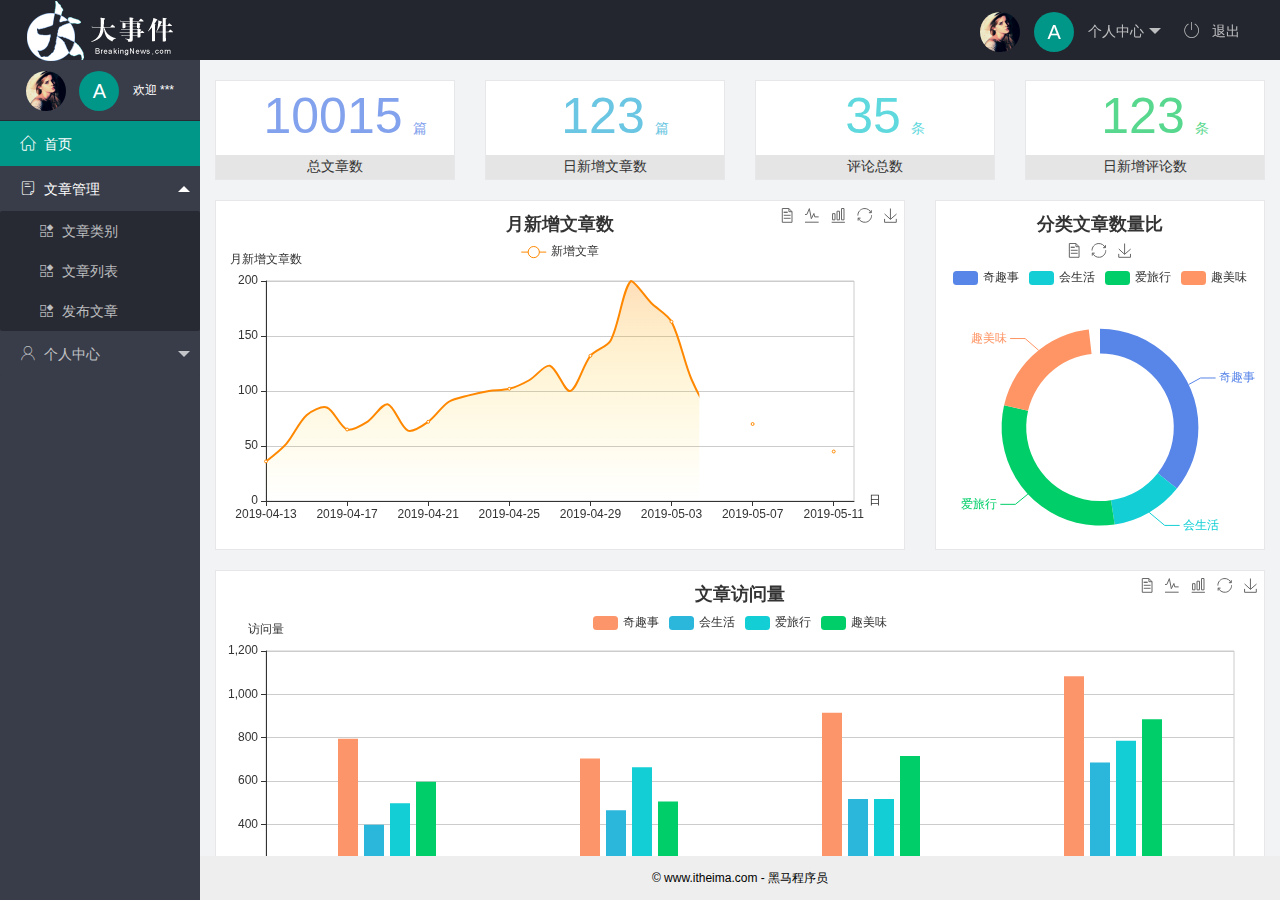
==== commit e35b56f5: "个人中心功能完成" ====
--- a/index.html
+++ b/index.html
@@ -29,9 +29,9 @@
                         个人中心
                     </a>
                     <dl class="layui-nav-child">
-                        <dd><a href="">基本资料</a></dd>
-                        <dd><a href="">更换头像</a></dd>
-                        <dd><a href="">重置密码</a></dd>
+                        <dd><a href="/user/user_info.html" target="fm">基本资料</a></dd>
+                        <dd><a href="/user/user_avatar.html" target="fm">更换头像</a></dd>
+                        <dd><a href="/user/user_pwd.html" target="fm">重置密码</a></dd>
                     </dl>
                 </li>
                 <li class="layui-nav-item">
@@ -67,9 +67,12 @@
                     <li class="layui-nav-item">
                         <a href="javascript:;"><span class="iconfont icon-user"></span>个人中心</a>
                         <dl class="layui-nav-child">
-                            <dd><a href="javascript:;"><i class="layui-icon layui-icon-app"></i>基本资料</a></dd>
-                            <dd><a href="javascript:;"><i class="layui-icon layui-icon-app"></i>更换头像</a></dd>
-                            <dd><a href="javascript:;"><i class="layui-icon layui-icon-app"></i>重置密码</a></dd>
+                            <dd><a href="/user/user_info.html" target="fm"><i
+                                        class="layui-icon layui-icon-app"></i>基本资料</a></dd>
+                            <dd><a href="/user/user_avatar.html" target="fm"><i
+                                        class="layui-icon layui-icon-app"></i>更换头像</a></dd>
+                            <dd><a href="/user/user_pwd.html" target="fm"><i
+                                        class="layui-icon layui-icon-app"></i>重置密码</a></dd>
                         </dl>
                     </li>
                 </ul>
